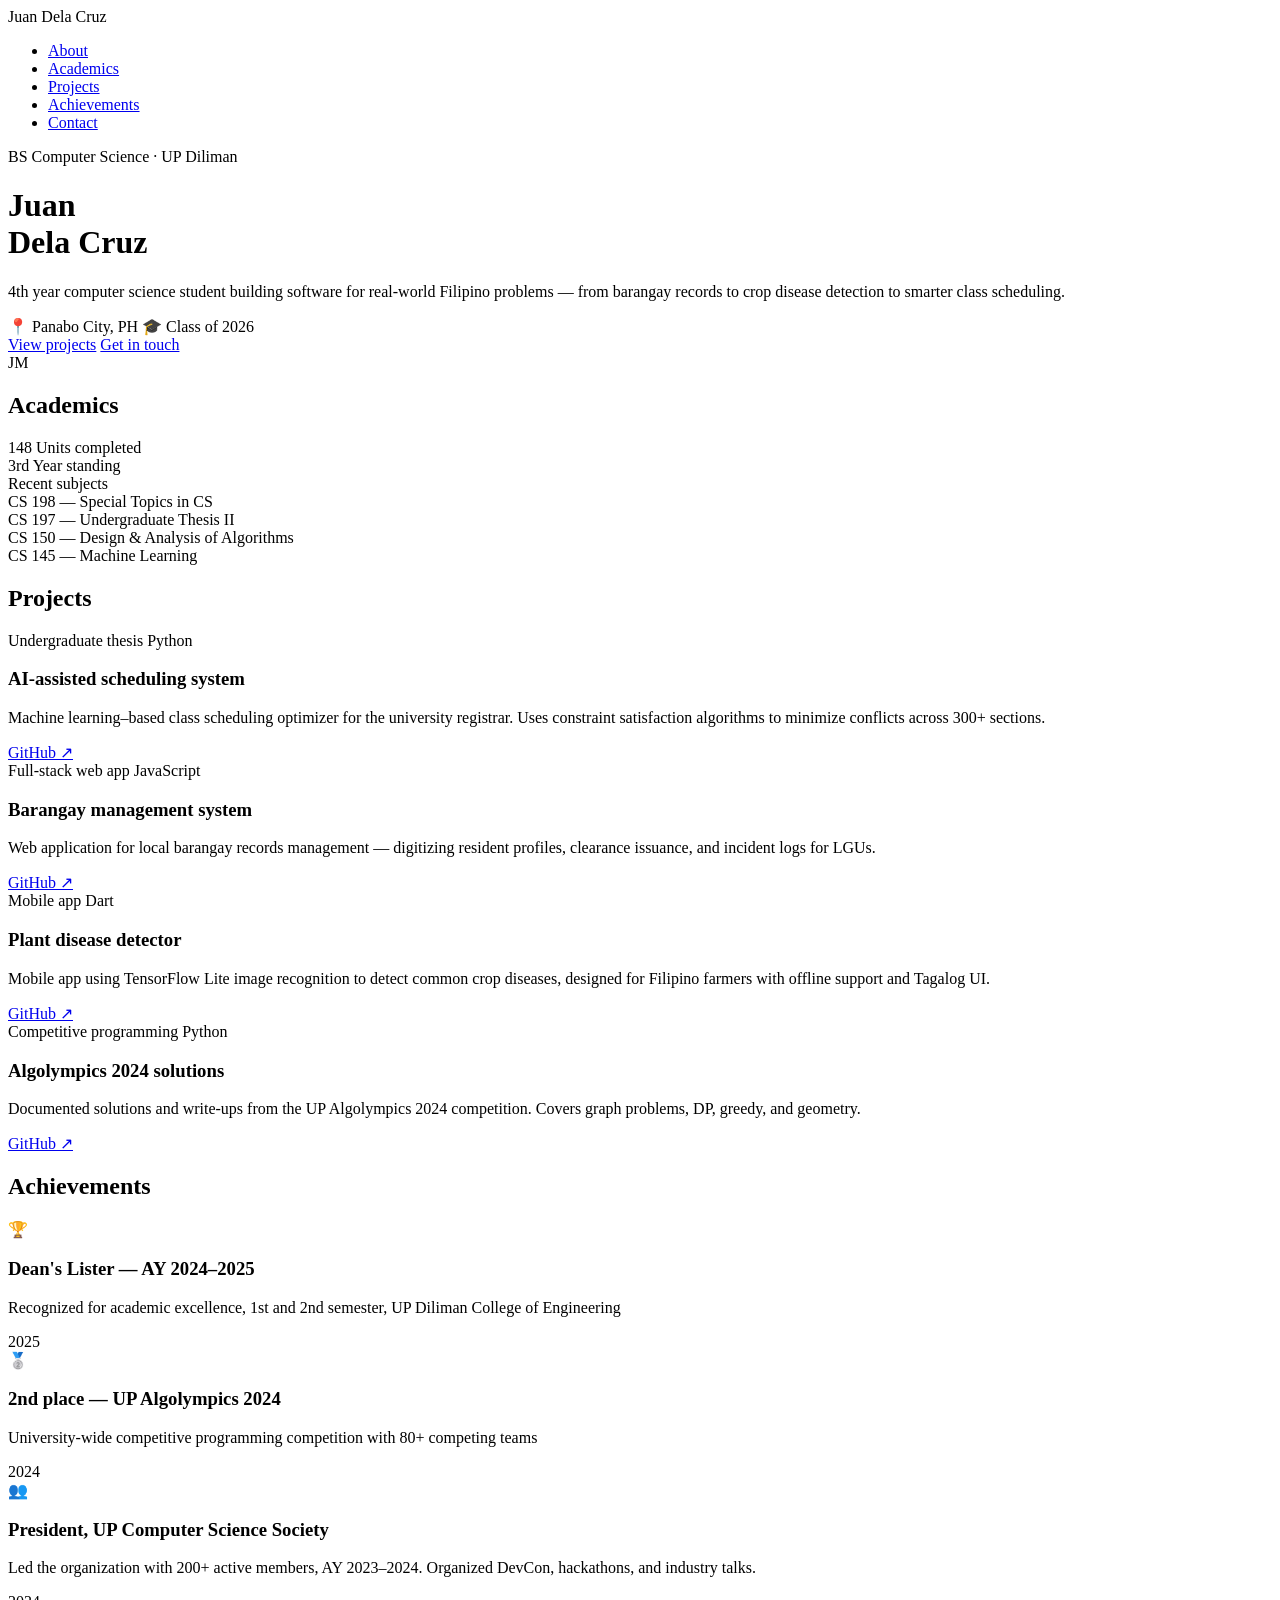
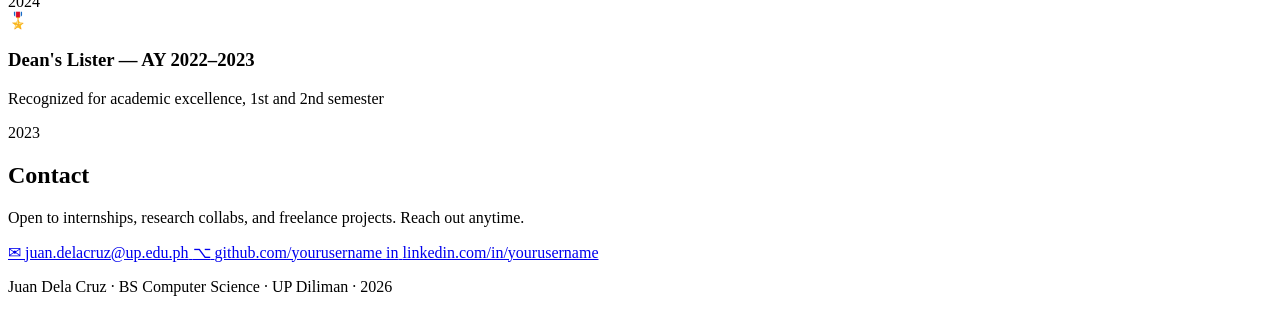
==== index (1).html @ b7360578 "Add files via upload" ====
<!DOCTYPE html>
<html lang="en">
<head>
  <meta charset="UTF-8" />
  <meta name="viewport" content="width=device-width, initial-scale=1.0" />
  <title>Juan Dela Cruz — Portfolio</title>
  <link rel="preconnect" href="https://fonts.googleapis.com" />
  <link rel="preconnect" href="https://fonts.gstatic.com" crossorigin />
  <link href="https://fonts.googleapis.com/css2?family=Inter:wght@400;500&family=Playfair+Display:wght@700&display=swap" rel="stylesheet" />
  <link rel="stylesheet" href="style.css" />
</head>
<body>

  <nav class="nav">
    <span class="nav-name">Juan Dela Cruz</span>
    <ul class="nav-links">
      <li><a href="#about">About</a></li>
      <li><a href="#academics">Academics</a></li>
      <li><a href="#projects">Projects</a></li>
      <li><a href="#achievements">Achievements</a></li>
      <li><a href="#contact">Contact</a></li>
    </ul>
  </nav>

  <header class="hero" id="about">
    <div class="hero-inner">
      <p class="hero-eyebrow">BS Computer Science · UP Diliman</p>
      <h1 class="hero-name">Juan<br>Dela Cruz</h1>
      <p class="hero-desc">
        4th year computer science student building software for real-world Filipino problems —
        from barangay records to crop disease detection to smarter class scheduling.
      </p>
      <div class="hero-meta">
        <span>📍 Panabo City, PH</span>
        <span>🎓 Class of 2026</span>
      </div>
      <div class="hero-actions">
        <a href="#projects" class="btn-primary">View projects</a>
        <a href="#contact" class="btn-outline">Get in touch</a>
      </div>
    </div>
    <div class="hero-avatar" aria-hidden="true">JM</div>
  </header>

  <section class="section" id="academics">
    <div class="container">
      <h2 class="section-label">Academics</h2>
      <div class="academics-grid">
        <div class="stat-card">
          <span class="stat-num">148</span>
          <span class="stat-desc">Units completed</span>
        </div>
        <div class="stat-card">
          <span class="stat-num">3rd</span>
          <span class="stat-desc">Year standing</span>
        </div>
      </div>

      <div class="subject-table">
        <div class="subject-head">
          <span>Recent subjects</span>
        </div>
        <div class="subject-row">
          <span>CS 198 — Special Topics in CS</span>
        </div>
        <div class="subject-row">
          <span>CS 197 — Undergraduate Thesis II</span>
        </div>
        <div class="subject-row">
          <span>CS 150 — Design & Analysis of Algorithms</span>
        </div>
        <div class="subject-row">
          <span>CS 145 — Machine Learning</span>
        </div>
      </div>
    </div>
  </section>

  <section class="section section-alt" id="projects">
    <div class="container">
      <h2 class="section-label">Projects</h2>
      <div class="projects-grid">

        <div class="project-card">
          <div class="project-top">
            <span class="project-tag">Undergraduate thesis</span>
            <span class="project-lang python">Python</span>
          </div>
          <h3 class="project-title">AI-assisted scheduling system</h3>
          <p class="project-desc">Machine learning–based class scheduling optimizer for the university registrar. Uses constraint satisfaction algorithms to minimize conflicts across 300+ sections.</p>
          <div class="project-links">
            <a href="https://github.com/yourusername/ai-scheduler" target="_blank" rel="noopener">GitHub ↗</a>
          </div>
        </div>

        <div class="project-card">
          <div class="project-top">
            <span class="project-tag">Full-stack web app</span>
            <span class="project-lang js">JavaScript</span>
          </div>
          <h3 class="project-title">Barangay management system</h3>
          <p class="project-desc">Web application for local barangay records management — digitizing resident profiles, clearance issuance, and incident logs for LGUs.</p>
          <div class="project-links">
            <a href="https://github.com/yourusername/barangay-app" target="_blank" rel="noopener">GitHub ↗</a>
          </div>
        </div>

        <div class="project-card">
          <div class="project-top">
            <span class="project-tag">Mobile app</span>
            <span class="project-lang dart">Dart</span>
          </div>
          <h3 class="project-title">Plant disease detector</h3>
          <p class="project-desc">Mobile app using TensorFlow Lite image recognition to detect common crop diseases, designed for Filipino farmers with offline support and Tagalog UI.</p>
          <div class="project-links">
            <a href="https://github.com/yourusername/plant-disease-detector" target="_blank" rel="noopener">GitHub ↗</a>
          </div>
        </div>

        <div class="project-card">
          <div class="project-top">
            <span class="project-tag">Competitive programming</span>
            <span class="project-lang python">Python</span>
          </div>
          <h3 class="project-title">Algolympics 2024 solutions</h3>
          <p class="project-desc">Documented solutions and write-ups from the UP Algolympics 2024 competition. Covers graph problems, DP, greedy, and geometry.</p>
          <div class="project-links">
            <a href="https://github.com/yourusername/algolympics-solutions" target="_blank" rel="noopener">GitHub ↗</a>
          </div>
        </div>

      </div>
    </div>
  </section>

  <section class="section" id="achievements">
    <div class="container">
      <h2 class="section-label">Achievements</h2>
      <div class="achievements-list">
        <div class="achievement">
          <div class="achievement-icon">🏆</div>
          <div class="achievement-body">
            <h3>Dean's Lister — AY 2024–2025</h3>
            <p>Recognized for academic excellence, 1st and 2nd semester, UP Diliman College of Engineering</p>
          </div>
          <span class="achievement-year">2025</span>
        </div>
        <div class="achievement">
          <div class="achievement-icon">🥈</div>
          <div class="achievement-body">
            <h3>2nd place — UP Algolympics 2024</h3>
            <p>University-wide competitive programming competition with 80+ competing teams</p>
          </div>
          <span class="achievement-year">2024</span>
        </div>
        <div class="achievement">
          <div class="achievement-icon">👥</div>
          <div class="achievement-body">
            <h3>President, UP Computer Science Society</h3>
            <p>Led the organization with 200+ active members, AY 2023–2024. Organized DevCon, hackathons, and industry talks.</p>
          </div>
          <span class="achievement-year">2024</span>
        </div>
        <div class="achievement">
          <div class="achievement-icon">🎖️</div>
          <div class="achievement-body">
            <h3>Dean's Lister — AY 2022–2023</h3>
            <p>Recognized for academic excellence, 1st and 2nd semester</p>
          </div>
          <span class="achievement-year">2023</span>
        </div>
      </div>
    </div>
  </section>

  <section class="section section-alt" id="contact">
    <div class="container contact-container">
      <h2 class="section-label">Contact</h2>
      <p class="contact-intro">Open to internships, research collabs, and freelance projects. Reach out anytime.</p>
      <div class="contact-links">
        <a href="mailto:juan.delacruz@up.edu.ph" class="contact-item">
          <span class="contact-icon">✉</span>
          <span>juan.delacruz@up.edu.ph</span>
        </a>
        <a href="https://github.com/yourusername" target="_blank" rel="noopener" class="contact-item">
          <span class="contact-icon">⌥</span>
          <span>github.com/yourusername</span>
        </a>
        <a href="https://linkedin.com/in/yourusername" target="_blank" rel="noopener" class="contact-item">
          <span class="contact-icon">in</span>
          <span>linkedin.com/in/yourusername</span>
        </a>
      </div>
    </div>
  </section>

  <footer class="footer">
    <p>Juan Dela Cruz · BS Computer Science · UP Diliman · 2026</p>
  </footer>

</body>
</html>
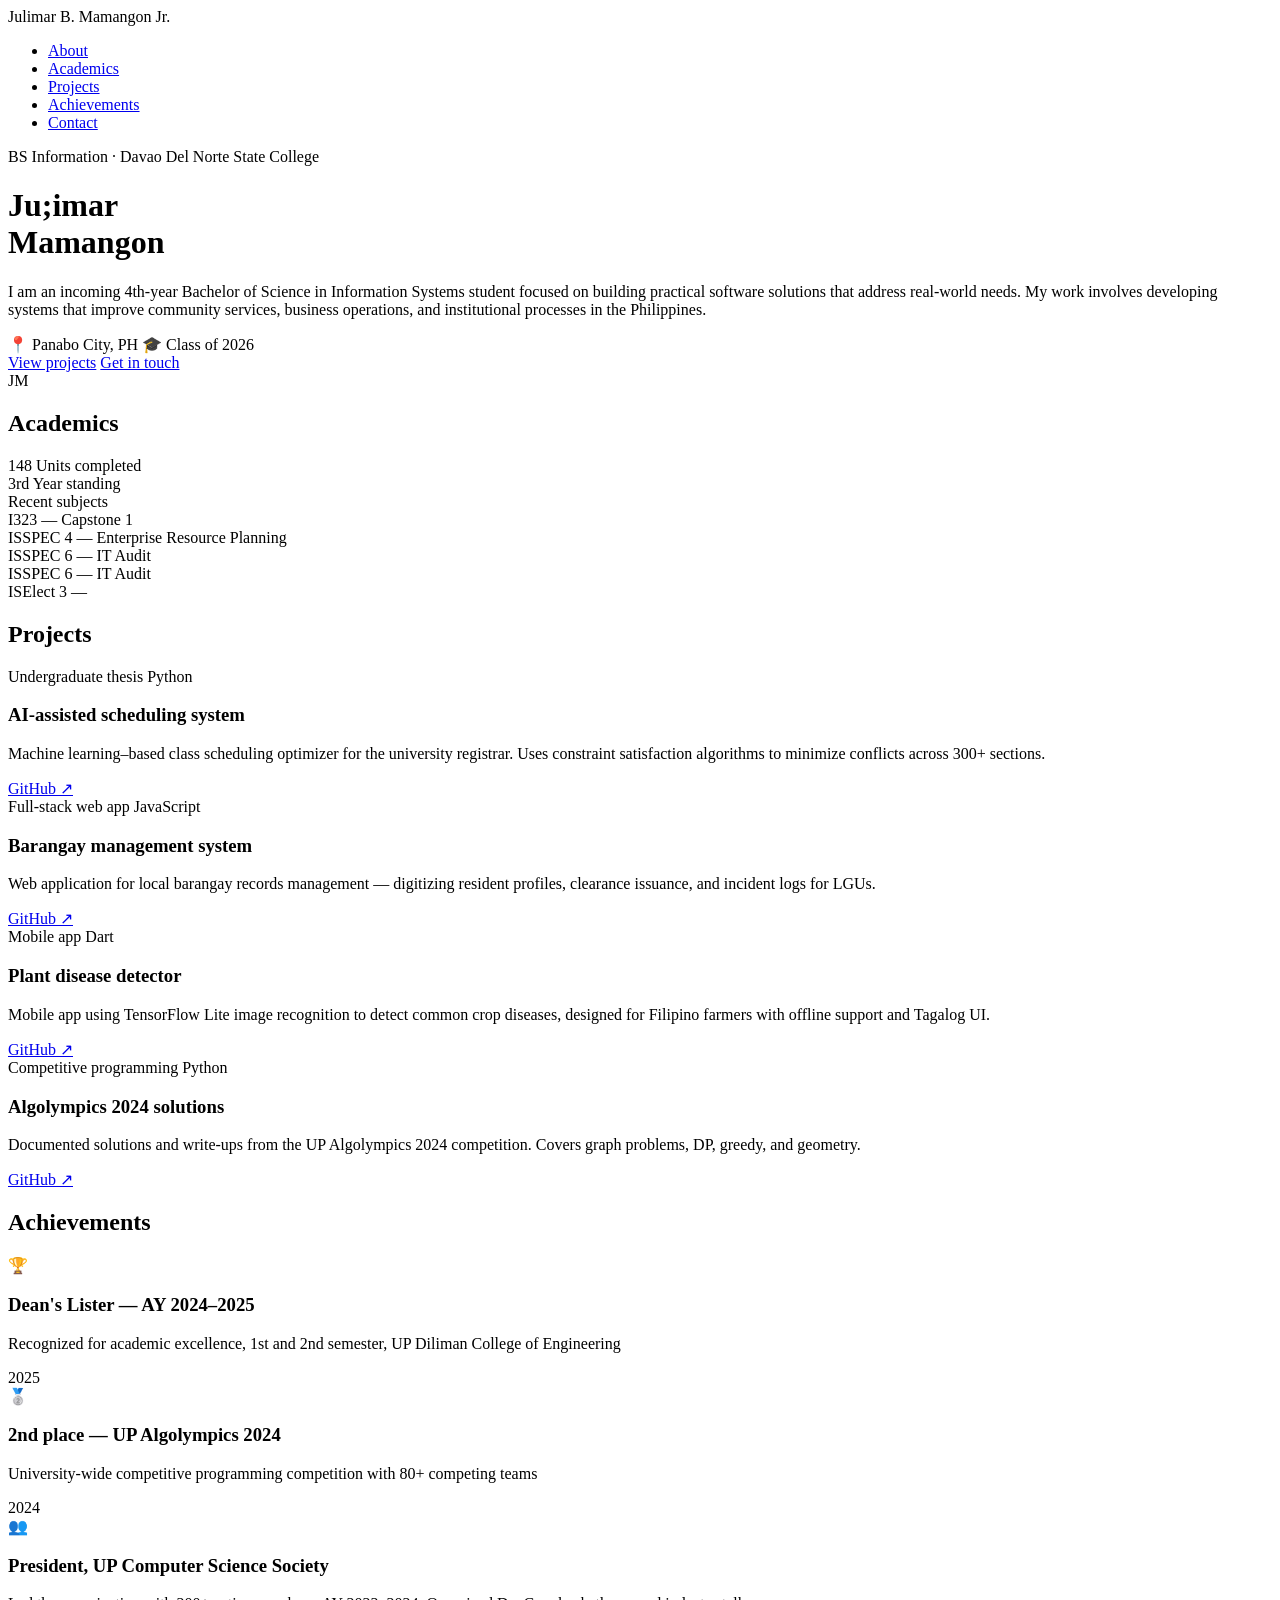
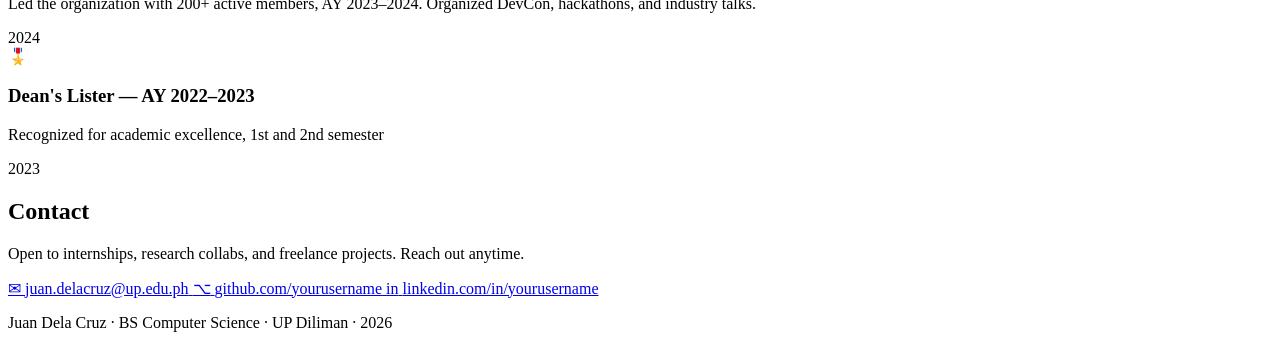
==== commit 2db1c9ca: "Update index (1).html" ====
--- a/index (1).html
+++ b/index (1).html
@@ -3,7 +3,7 @@
 <head>
   <meta charset="UTF-8" />
   <meta name="viewport" content="width=device-width, initial-scale=1.0" />
-  <title>Juan Dela Cruz — Portfolio</title>
+  <title>Julimar B. Mamangon Jr. — Portfolio</title>
   <link rel="preconnect" href="https://fonts.googleapis.com" />
   <link rel="preconnect" href="https://fonts.gstatic.com" crossorigin />
   <link href="https://fonts.googleapis.com/css2?family=Inter:wght@400;500&family=Playfair+Display:wght@700&display=swap" rel="stylesheet" />
@@ -12,7 +12,7 @@
 <body>
 
   <nav class="nav">
-    <span class="nav-name">Juan Dela Cruz</span>
+    <span class="nav-name">Julimar B. Mamangon Jr.</span>
     <ul class="nav-links">
       <li><a href="#about">About</a></li>
       <li><a href="#academics">Academics</a></li>
@@ -24,11 +24,10 @@
 
   <header class="hero" id="about">
     <div class="hero-inner">
-      <p class="hero-eyebrow">BS Computer Science · UP Diliman</p>
-      <h1 class="hero-name">Juan<br>Dela Cruz</h1>
+      <p class="hero-eyebrow">BS Information · Davao Del Norte State College </p>
+      <h1 class="hero-name">Ju;imar<br>Mamangon</h1>
       <p class="hero-desc">
-        4th year computer science student building software for real-world Filipino problems —
-        from barangay records to crop disease detection to smarter class scheduling.
+        I am an incoming 4th-year Bachelor of Science in Information Systems student focused on building practical software solutions that address real-world needs. My work involves developing systems that improve community services, business operations, and institutional processes in the Philippines.
       </p>
       <div class="hero-meta">
         <span>📍 Panabo City, PH</span>
@@ -61,16 +60,19 @@
           <span>Recent subjects</span>
         </div>
         <div class="subject-row">
-          <span>CS 198 — Special Topics in CS</span>
-        </div>
-        <div class="subject-row">
-          <span>CS 197 — Undergraduate Thesis II</span>
-        </div>
-        <div class="subject-row">
-          <span>CS 150 — Design & Analysis of Algorithms</span>
-        </div>
-        <div class="subject-row">
-          <span>CS 145 — Machine Learning</span>
+          <span>I323 — Capstone 1</span>
+        </div>
+        <div class="subject-row">
+          <span>ISSPEC 4 — Enterprise Resource Planning</span>
+        </div>
+        <div class="subject-row">
+          <span>ISSPEC 6 — IT Audit</span>
+        </div>
+        <div class="subject-row">
+          <span>ISSPEC 6 — IT Audit</span>
+        </div>
+        <div class="subject-row">
+          <span>ISElect 3 — </span>
         </div>
       </div>
     </div>
